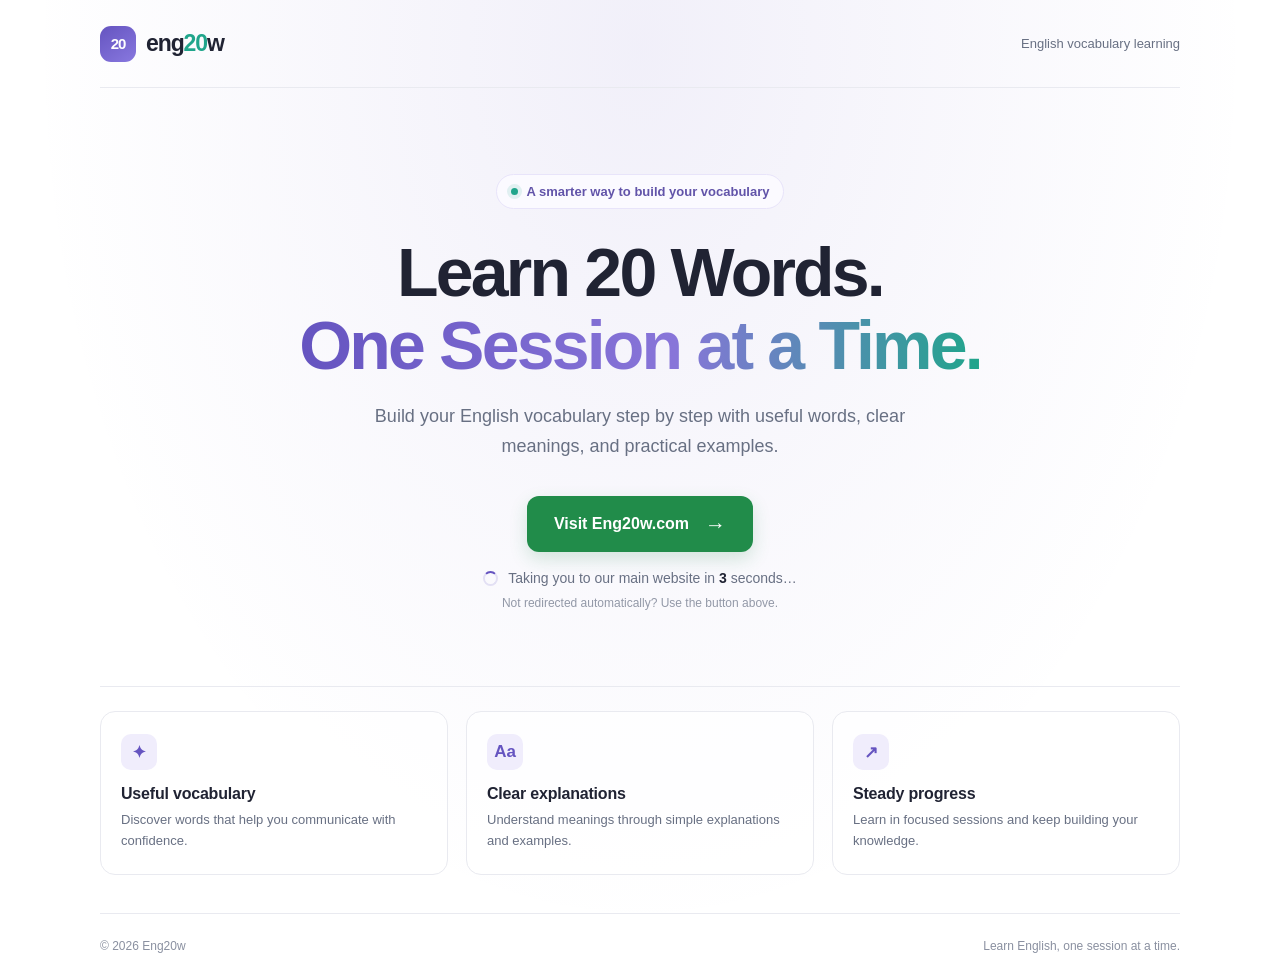
==== index22.html @ 6c77b58c "Rename index.html to index22.html" ====
<!doctype html>
<html lang="en">
<head>
  <meta charset="utf-8">
  <meta name="viewport" content="width=device-width, initial-scale=1">
  <meta name="theme-color" content="#ffffff">
  <meta name="description" content="Learn English vocabulary with Eng20w. Learn 20 useful words, one session at a time.">
  <title>Eng20w — Learn 20 Words at a Time</title>
  <link rel="canonical" href="https://eng20w.com/">
  <link rel="stylesheet" href="style.css">
  <script src="script.js" defer></script>
</head>
<body>
  <main class="page">
    <header class="topbar" aria-label="Eng20w">
      <a class="brand" href="https://eng20w.com/" aria-label="Eng20w home">
        <span class="brand-mark" aria-hidden="true">20</span>
        <span class="brand-name">eng<span>20</span>w</span>
      </a>
      <span class="top-note">English vocabulary learning</span>
    </header>

    <section class="hero" aria-labelledby="headline">
      <div class="eyebrow"><span class="eyebrow-dot"></span> A smarter way to build your vocabulary</div>
      <h1 id="headline">Learn 20 Words.<br><span>One Session at a Time.</span></h1>
      <p class="intro">Build your English vocabulary step by step with useful words, clear meanings, and practical examples.</p>

      <a class="primary-button" href="https://eng20w.com/" id="visit-link">
        Visit Eng20w.com <span aria-hidden="true">→</span>
      </a>

      <div class="redirect-note" role="status" aria-live="polite">
        <span class="spinner" aria-hidden="true"></span>
        <span>Taking you to our main website in <strong id="countdown">4</strong> seconds…</span>
      </div>
      <p class="manual-note">Not redirected automatically? Use the button above.</p>
    </section>

    <section class="features" aria-label="Learning approach">
      <article class="feature">
        <span class="feature-icon" aria-hidden="true">✦</span>
        <h2>Useful vocabulary</h2>
        <p>Discover words that help you communicate with confidence.</p>
      </article>
      <article class="feature">
        <span class="feature-icon" aria-hidden="true">Aa</span>
        <h2>Clear explanations</h2>
        <p>Understand meanings through simple explanations and examples.</p>
      </article>
      <article class="feature">
        <span class="feature-icon" aria-hidden="true">↗</span>
        <h2>Steady progress</h2>
        <p>Learn in focused sessions and keep building your knowledge.</p>
      </article>
    </section>

    <footer class="footer">
      <span>© <span id="year"></span> Eng20w</span>
      <span>Learn English, one session at a time.</span>
    </footer>
  </main>
</body>
</html>
---- style.css ----
* { box-sizing: border-box; }

:root {
  color-scheme: light;
  --ink: #202333;
  --muted: #687083;
  --purple: #6554c0;
  --purple-dark: #5140a8;
  --teal: #20a58b;
  --line: #e9eaf0;
  --soft: #f7f8fc;
}

html { min-height: 100%; }
body {
  margin: 0;
  min-height: 100vh;
  background:
    radial-gradient(ellipse at 50% 5%, rgba(101, 84, 192, .09), transparent 38rem),
    #fff;
  color: var(--ink);
  font-family: -apple-system, BlinkMacSystemFont, "Segoe UI", Arial, sans-serif;
  -webkit-font-smoothing: antialiased;
}

.page {
  width: min(100% - 40px, 1080px);
  min-height: 100vh;
  margin: 0 auto;
  display: flex;
  flex-direction: column;
}

.topbar {
  height: 88px;
  display: flex;
  align-items: center;
  justify-content: space-between;
  border-bottom: 1px solid var(--line);
}

.brand {
  display: inline-flex;
  align-items: center;
  gap: 10px;
  color: inherit;
  text-decoration: none;
}
.brand-mark {
  width: 36px;
  height: 36px;
  display: grid;
  place-items: center;
  border-radius: 11px;
  background: linear-gradient(145deg, var(--purple), #8878df);
  color: white;
  font-size: 15px;
  font-weight: 800;
  letter-spacing: -1px;
}
.brand-name { font-size: 23px; font-weight: 750; letter-spacing: -1.1px; }
.brand-name span { color: var(--teal); }
.top-note { color: var(--muted); font-size: 13px; }

.hero {
  width: min(100%, 760px);
  margin: auto;
  padding: 86px 0 76px;
  text-align: center;
}
.eyebrow {
  display: inline-flex;
  align-items: center;
  gap: 9px;
  padding: 9px 14px;
  border: 1px solid #e8e4fa;
  border-radius: 999px;
  background: #fbfaff;
  color: #6254a9;
  font-size: 13px;
  font-weight: 650;
}
.eyebrow-dot {
  width: 7px;
  height: 7px;
  border-radius: 50%;
  background: var(--teal);
  box-shadow: 0 0 0 4px rgba(32, 165, 139, .12);
}
h1 {
  margin: 27px 0 18px;
  font-size: clamp(40px, 7vw, 68px);
  line-height: 1.08;
  letter-spacing: -2.8px;
  font-weight: 780;
}
h1 span {
  background: linear-gradient(90deg, var(--purple), #8875d9 55%, var(--teal));
  -webkit-background-clip: text;
  background-clip: text;
  color: transparent;
}
.intro {
  max-width: 610px;
  margin: 0 auto;
  color: var(--muted);
  font-size: 18px;
  line-height: 1.7;
}
.primary-button {
  min-height: 56px;
  margin: 34px auto 18px;
  padding: 0 27px;
  display: inline-flex;
  align-items: center;
  justify-content: center;
  gap: 16px;
  border-radius: 12px;
  background: #218c4a;
  box-shadow: 0 7px 18px rgba(33, 140, 74, .18);
  color: #fff;
  text-decoration: none;
  font-size: 16px;
  font-weight: 700;
  transition: transform .18s ease, background .18s ease, box-shadow .18s ease;
}
.primary-button:hover {
  background: #19783e;
  box-shadow: 0 9px 22px rgba(33, 140, 74, .24);
  transform: translateY(-2px);
}
.primary-button:focus-visible { outline: 3px solid rgba(101, 84, 192, .35); outline-offset: 4px; }
.primary-button span { font-size: 21px; line-height: 1; }
.redirect-note {
  display: flex;
  align-items: center;
  justify-content: center;
  gap: 10px;
  color: var(--muted);
  font-size: 14px;
}
.redirect-note strong { color: var(--ink); font-variant-numeric: tabular-nums; }
.spinner {
  width: 15px;
  height: 15px;
  border: 2px solid #e3e0f4;
  border-top-color: var(--purple);
  border-radius: 50%;
  animation: spin .8s linear infinite;
}
@keyframes spin { to { transform: rotate(360deg); } }
.manual-note { margin: 10px 0 0; color: #9298a7; font-size: 12px; }

.features {
  display: grid;
  grid-template-columns: repeat(3, 1fr);
  gap: 18px;
  padding: 24px 0 38px;
  border-top: 1px solid var(--line);
}
.feature {
  padding: 22px 20px;
  border: 1px solid var(--line);
  border-radius: 15px;
  background: rgba(255,255,255,.8);
}
.feature-icon {
  width: 36px;
  height: 36px;
  display: grid;
  place-items: center;
  border-radius: 10px;
  background: #f0edfc;
  color: var(--purple);
  font-size: 17px;
  font-weight: 750;
}
.feature h2 { margin: 15px 0 7px; font-size: 16px; letter-spacing: -.2px; }
.feature p { margin: 0; color: var(--muted); font-size: 13px; line-height: 1.6; }

.footer {
  min-height: 65px;
  display: flex;
  align-items: center;
  justify-content: space-between;
  gap: 12px;
  border-top: 1px solid var(--line);
  color: #8a90a0;
  font-size: 12px;
}

@media (max-width: 640px) {
  .page { width: min(100% - 32px, 520px); }
  .topbar { height: 72px; }
  .top-note { max-width: 120px; text-align: right; font-size: 11px; }
  .brand-name { font-size: 21px; }
  .hero { padding: 75px 0 66px; }
  h1 { letter-spacing: -1.8px; }
  .intro { font-size: 16px; }
  .features { grid-template-columns: 1fr; gap: 11px; }
  .feature { display: grid; grid-template-columns: 38px 1fr; column-gap: 12px; padding: 16px; }
  .feature-icon { grid-row: span 2; }
  .feature h2 { margin: 1px 0 4px; }
  .footer { padding: 17px 0; align-items: flex-start; flex-direction: column; }
}

@media (prefers-reduced-motion: reduce) {
  *, *::before, *::after { scroll-behavior: auto !important; animation-duration: .01ms !important; transition-duration: .01ms !important; }
}
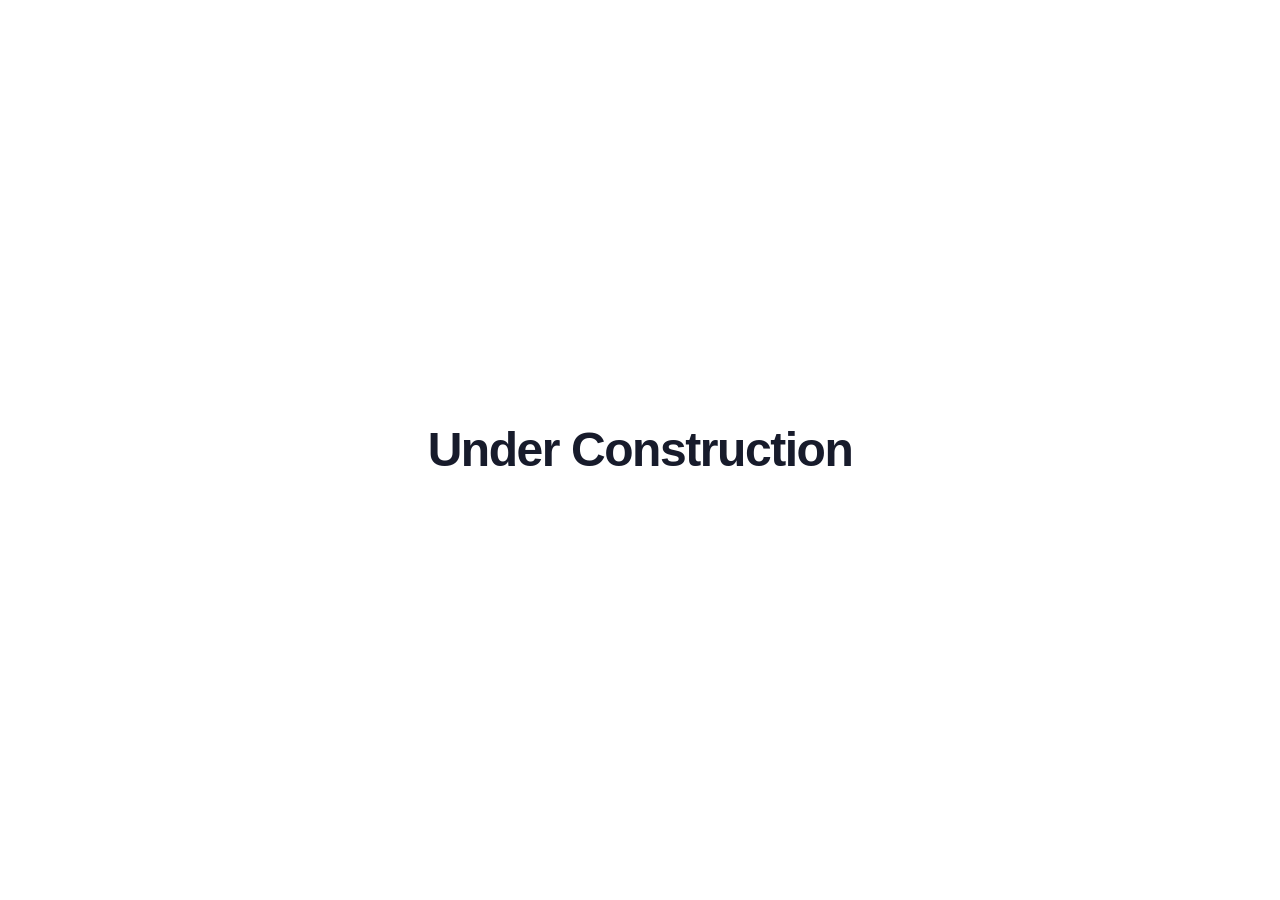
==== commit d7866b28: "Rename index.html to index22.html" ====
--- a/index22.html
+++ b/index22.html
@@ -3,61 +3,49 @@
 <head>
   <meta charset="utf-8">
   <meta name="viewport" content="width=device-width, initial-scale=1">
+  <meta name="description" content="eng20w.online - This website is currently under construction and active development.">
   <meta name="theme-color" content="#ffffff">
-  <meta name="description" content="Learn English vocabulary with Eng20w. Learn 20 useful words, one session at a time.">
-  <title>Eng20w — Learn 20 Words at a Time</title>
-  <link rel="canonical" href="https://eng20w.com/">
-  <link rel="stylesheet" href="style.css">
-  <script src="script.js" defer></script>
+  <title>Under Construction</title>
+
+  <style>
+    * {
+      box-sizing: border-box;
+    }
+
+    html,
+    body {
+      width: 100%;
+      min-height: 100%;
+      margin: 0;
+    }
+
+    body {
+      min-height: 100vh;
+      min-height: 100svh;
+      display: flex;
+      align-items: center;
+      justify-content: center;
+      padding: 24px;
+      background: #ffffff;
+      color: #171b2b;
+      font-family: -apple-system, BlinkMacSystemFont, "Segoe UI", Arial, sans-serif;
+      -webkit-font-smoothing: antialiased;
+    }
+
+    h1 {
+      margin: 0;
+      text-align: center;
+      font-size: clamp(30px, 6vw, 48px);
+      line-height: 1.2;
+      font-weight: 700;
+      letter-spacing: -0.03em;
+    }
+  </style>
 </head>
+
 <body>
-  <main class="page">
-    <header class="topbar" aria-label="Eng20w">
-      <a class="brand" href="https://eng20w.com/" aria-label="Eng20w home">
-        <span class="brand-mark" aria-hidden="true">20</span>
-        <span class="brand-name">eng<span>20</span>w</span>
-      </a>
-      <span class="top-note">English vocabulary learning</span>
-    </header>
-
-    <section class="hero" aria-labelledby="headline">
-      <div class="eyebrow"><span class="eyebrow-dot"></span> A smarter way to build your vocabulary</div>
-      <h1 id="headline">Learn 20 Words.<br><span>One Session at a Time.</span></h1>
-      <p class="intro">Build your English vocabulary step by step with useful words, clear meanings, and practical examples.</p>
-
-      <a class="primary-button" href="https://eng20w.com/" id="visit-link">
-        Visit Eng20w.com <span aria-hidden="true">→</span>
-      </a>
-
-      <div class="redirect-note" role="status" aria-live="polite">
-        <span class="spinner" aria-hidden="true"></span>
-        <span>Taking you to our main website in <strong id="countdown">4</strong> seconds…</span>
-      </div>
-      <p class="manual-note">Not redirected automatically? Use the button above.</p>
-    </section>
-
-    <section class="features" aria-label="Learning approach">
-      <article class="feature">
-        <span class="feature-icon" aria-hidden="true">✦</span>
-        <h2>Useful vocabulary</h2>
-        <p>Discover words that help you communicate with confidence.</p>
-      </article>
-      <article class="feature">
-        <span class="feature-icon" aria-hidden="true">Aa</span>
-        <h2>Clear explanations</h2>
-        <p>Understand meanings through simple explanations and examples.</p>
-      </article>
-      <article class="feature">
-        <span class="feature-icon" aria-hidden="true">↗</span>
-        <h2>Steady progress</h2>
-        <p>Learn in focused sessions and keep building your knowledge.</p>
-      </article>
-    </section>
-
-    <footer class="footer">
-      <span>© <span id="year"></span> Eng20w</span>
-      <span>Learn English, one session at a time.</span>
-    </footer>
+  <main>
+    <h1>Under Construction</h1>
   </main>
 </body>
 </html>
